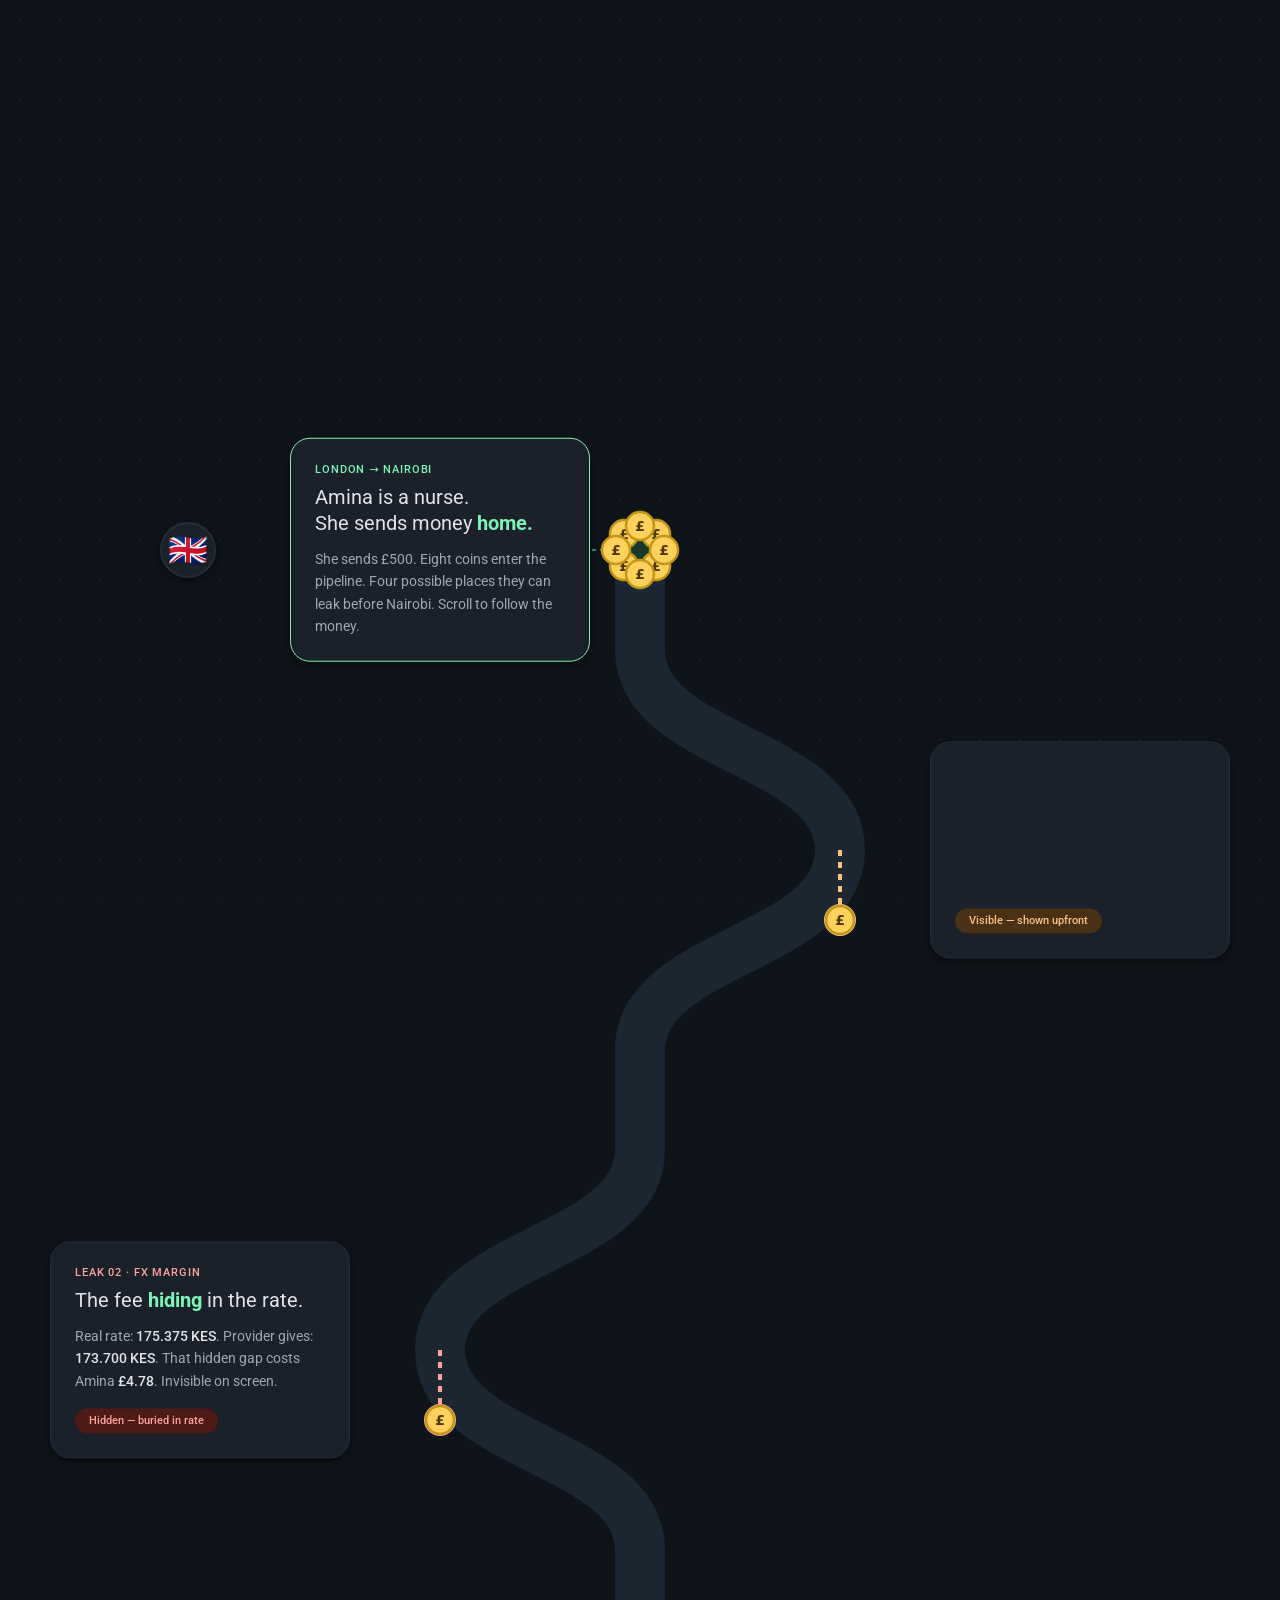
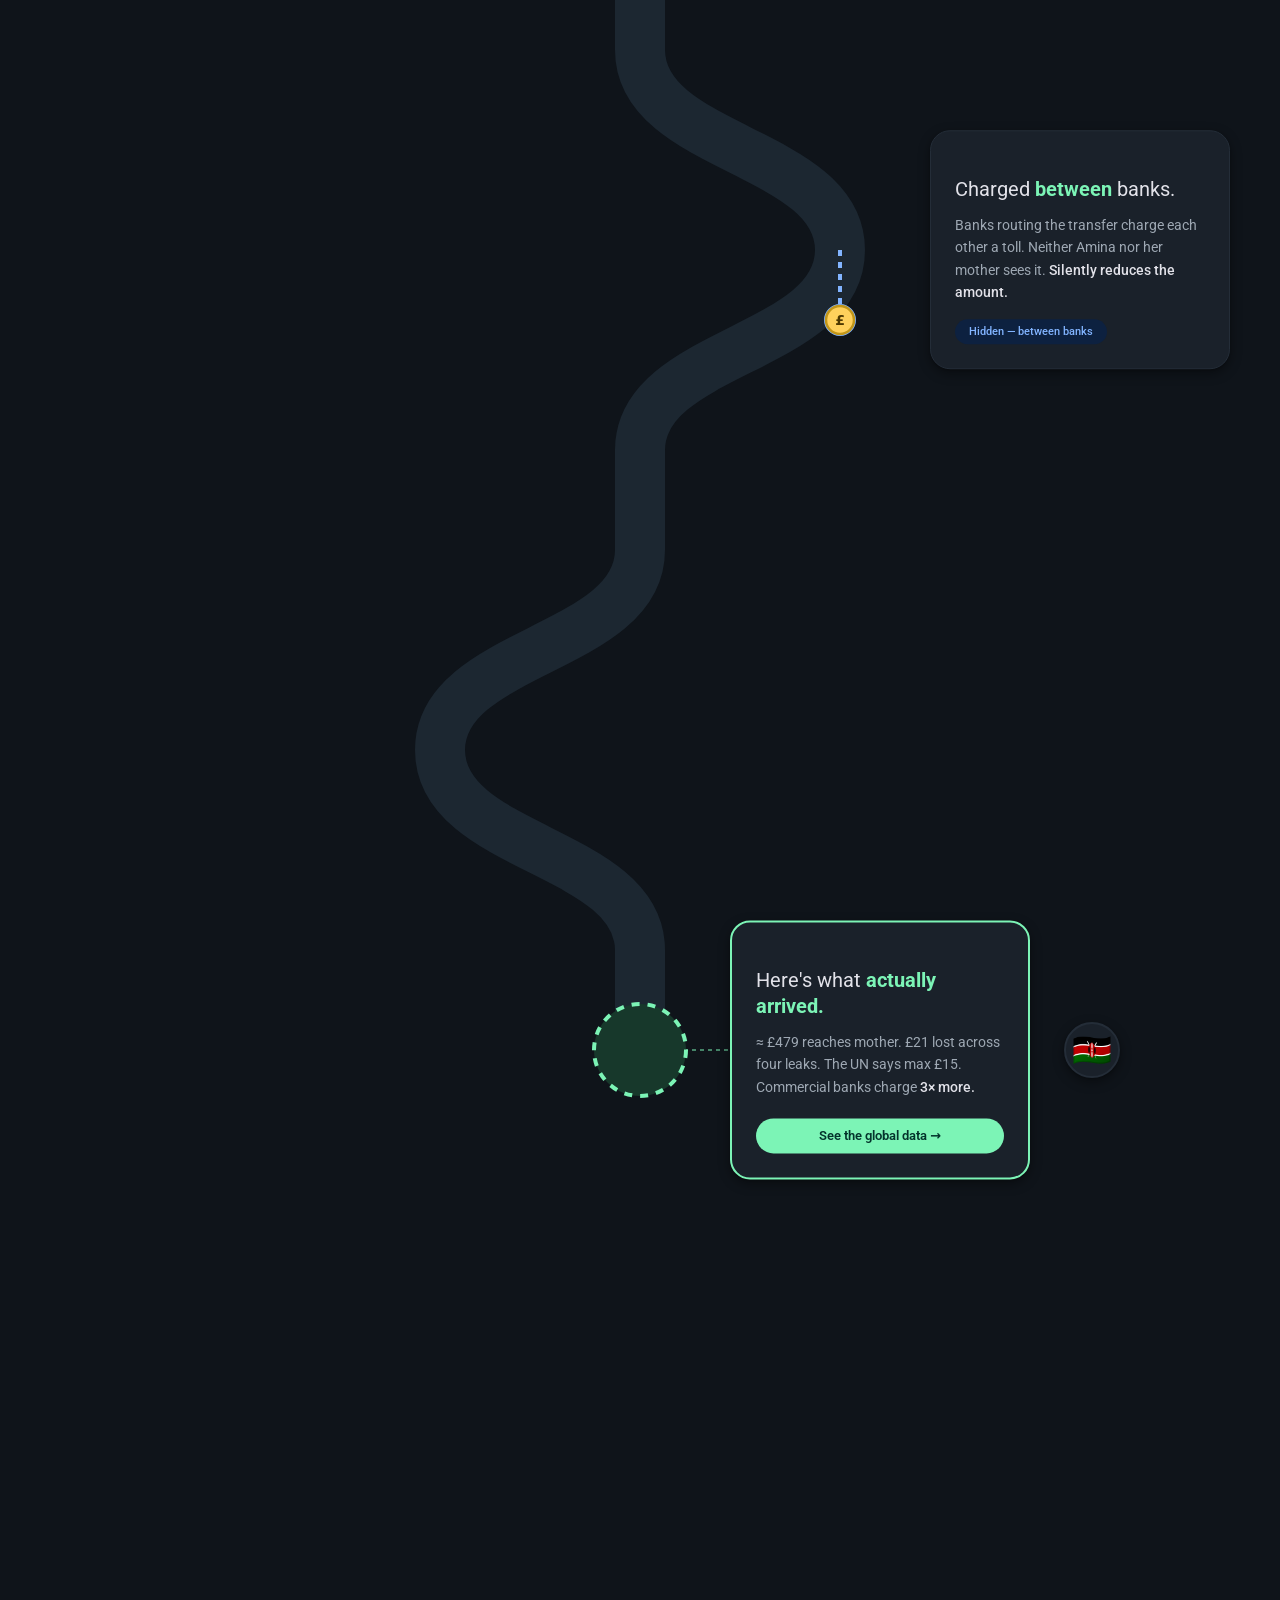
==== concepts.html @ f59710c2 "Added the files" ====
<!DOCTYPE html>
<html lang="en">
<head>
<meta charset="UTF-8">
<meta name="viewport" content="width=device-width, initial-scale=1.0">
<title>RemitWatch — The Macro Zoom Pipeline</title>
<link rel="preconnect" href="https://fonts.googleapis.com">
<link rel="preconnect" href="https://fonts.gstatic.com" crossorigin>
<link href="https://fonts.googleapis.com/css2?family=Roboto:wght@400;500;700&display=swap" rel="stylesheet">

<style>
  :root {
    --md-sys-color-background: #0F141A;
    --md-sys-color-on-background: #E2E2E9;
    --md-sys-color-surface: #161C24;
    --md-sys-color-surface-container: #1A212A;
    --md-sys-color-surface-container-high: #242D38;
    
    --md-sys-color-primary: #7CF4B6;
    --md-sys-color-primary-container: #17382B;
    --md-sys-color-primary-track: #1C2731;
    
    --md-sys-color-secondary: #A9B2BB;
    --md-sys-color-on-surface-variant: #9EA8B3;
    
    --md-sys-color-tertiary: #FFC182;
    --md-sys-color-tertiary-container: #4A3014;
    
    --md-sys-color-error: #FFA49D;
    --md-sys-color-error-container: #4D1A18;

    --md-sys-color-coin: #FFD15C;
    --md-sys-color-coin-edge: #C29618;
    --md-sys-color-coin-text: #4D3800;
    
    --md-sys-elevation-2: 0px 4px 12px rgba(0, 0, 0, 0.4), 0px 1px 3px rgba(0, 0, 0, 0.2);
    --md-sys-motion-standard: cubic-bezier(0.2, 0, 0, 1);
    --md-sys-motion-decelerate: cubic-bezier(0.05, 0.7, 0.1, 1);
    --md-sys-motion-bounce: cubic-bezier(0.34, 1.56, 0.64, 1);
  }

  * { box-sizing: border-box; margin: 0; padding: 0; }
  
  body {
    background-color: var(--md-sys-color-background);
    color: var(--md-sys-color-on-background);
    font-family: 'Roboto', system-ui, sans-serif;
    -webkit-font-smoothing: antialiased;
    overflow-x: hidden;
  }

  .grid-overlay {
    position: fixed; top: 0; left: 0; width: 100vw; height: 100vh;
    background-image: radial-gradient(var(--md-sys-color-surface-container-high) 1px, transparent 1px);
    background-size: 40px 40px; opacity: 0.4; pointer-events: none; z-index: 0;
  }

  /* Extra bottom padding ensures user can scroll far enough to easily trigger the zoom out */
  .snake-environment {
    position: relative;
    width: 100%;
    padding: 50vh 0 120vh 0; 
    z-index: 1;
    display: flex;
    justify-content: center;
  }

  .canvas {
    position: relative;
    width: 100%;
    max-width: 800px;
    aspect-ratio: 1 / 3; 
    transition: transform 1.4s var(--md-sys-motion-bounce);
    transform-origin: center 92%; /* Scales around the destination vault */
  }

  /* Macro-Zoom Effect */
  .canvas.zoomed-out {
    transform: scale(0.38);
  }

  .river-svg {
    position: absolute; top: 0; left: 0;
    width: 100%; height: 100%;
    pointer-events: none;
    overflow: visible;
  }

  .coin { fill: var(--md-sys-color-coin); stroke: var(--md-sys-color-coin-edge); stroke-width: 2; transition: opacity 0.3s ease; }
  
  .leaked-coin {
    opacity: 0;
    transition: transform 1s var(--md-sys-motion-decelerate), opacity 0.6s ease;
  }
  .leaked-coin.leak-vis { opacity: 1; transform: translateY(70px); }

  .payload-survivor { transition: transform 0.6s var(--md-sys-motion-bounce), opacity 0.4s ease; }
  #payload.deposited .payload-survivor { transform: translate(0px, 0px) scale(0) !important; opacity: 0; }

  /* Giant Final Coin */
  .final-master-coin {
    opacity: 0; transform: scale(0.3); transform-origin: 400px 2200px;
    transition: opacity 0.3s ease, transform 0.8s var(--md-sys-motion-bounce);
  }
  .final-master-coin.vis { opacity: 1; transform: scale(2.6); }

  .svg-drain {
    opacity: 0; transform: scale(0.5);
    transition: opacity 0.5s var(--md-sys-motion-standard), transform 0.8s var(--md-sys-motion-decelerate);
  }
  .svg-drain.vis { opacity: 1; transform: scale(1); }

  .desktop-connector {
    stroke-dasharray: 4,4; opacity: 0; transition: opacity 0.6s ease 0.3s;
  }
  .svg-drain.vis .desktop-connector, .final-master-coin.vis + .desktop-connector { opacity: 1; }

  /* Cards */
  .beat { position: absolute; width: 0; height: 0; z-index: 3; transition: opacity 0.5s ease; }
  .card-wrapper { position: absolute; width: 300px; top: 50%; }

  .align-right { left: 90px; transform: translateY(-50%); }
  .align-left { right: 90px; transform: translateY(-50%); }

  .beat-card {
    background-color: var(--md-sys-color-surface-container);
    border-radius: 20px; padding: 24px;
    box-shadow: var(--md-sys-elevation-2);
    border: 1px solid var(--md-sys-color-surface-container-high);
    opacity: 0; transform: scaleY(0.9) translateY(20px);
    transition: opacity 0.6s var(--md-sys-motion-standard), transform 0.6s var(--md-sys-motion-decelerate);
  }
  .beat.vis .beat-card { opacity: 1; transform: scaleY(1) translateY(0); }

  /* Zoom UI Adjustments */
  .canvas.zoomed-out .hide-on-zoom { opacity: 0; pointer-events: none; }
  .canvas.zoomed-out .final-card-wrapper { transform: scale(2.2) translate(-20px, 40px); transform-origin: left center; }

  .reveal-item { opacity: 0; transform: translateY(12px); transition: opacity 0.5s ease, transform 0.5s ease; }
  .beat.vis .reveal-item { opacity: 1; transform: translateY(0); }
  .beat.vis .delay-1 { transition-delay: 0.1s; }
  .beat.vis .delay-2 { transition-delay: 0.25s; }
  .beat.vis .delay-3 { transition-delay: 0.4s; }

  /* Typography */
  .md-label { font-size: 11px; font-weight: 500; letter-spacing: 0.08em; text-transform: uppercase; margin-bottom: 8px; display: block; }
  .md-headline { font-size: 20px; font-weight: 400; color: var(--md-sys-color-on-background); line-height: 1.3; margin-bottom: 12px; }
  .md-headline em { color: var(--md-sys-color-primary); font-style: normal; font-weight: 700; }
  .md-body { font-size: 14px; color: var(--md-sys-color-on-surface-variant); line-height: 1.6; }
  .md-body strong { color: var(--md-sys-color-on-background); font-weight: 500; }

  .md-chip {
    display: inline-flex; align-items: center; font-size: 11px; font-weight: 500;
    padding: 6px 14px; border-radius: 20px; margin-top: 16px;
  }
  
  .btn-primary {
    display: inline-flex; align-items: center; justify-content: center;
    background: var(--md-sys-color-primary); color: #04342C; text-decoration: none;
    font-size: 13px; font-weight: 600; padding: 10px 20px; border-radius: 30px;
    margin-top: 20px; width: 100%; transition: opacity 0.2s;
  }
  .btn-primary:hover { opacity: 0.9; }

  .chip-amber { background-color: var(--md-sys-color-tertiary-container); color: var(--md-sys-color-tertiary); }
  .chip-error { background-color: var(--md-sys-color-error-container); color: var(--md-sys-color-error); }
  .chip-blue { background-color: #0D2140; color: #82B4FF; } 

  /* Flags clearly positioned outside the canvas loop */
  .geo-flag {
    position: absolute; font-size: 32px; z-index: 5;
    background: var(--md-sys-color-surface-container);
    border-radius: 50%; width: 56px; height: 56px;
    display: flex; align-items: center; justify-content: center;
    box-shadow: var(--md-sys-elevation-2); border: 2px solid var(--md-sys-color-surface-container-high);
  }
  .flag-start { top: 4.16%; left: -10%; transform: translateY(-50%); }
  .flag-end { top: 91.66%; right: -10%; transform: translateY(-50%); }

  .m3-progress-container { position: fixed; top: 0; left: 0; width: 100%; height: 6px; background: var(--md-sys-color-background); z-index: 100; }
  .m3-progress-bar { height: 100%; width: 0%; background: var(--md-sys-color-primary); }

  @media (max-width: 800px) {
    .desktop-connector { display: none; }
    .geo-flag { display: none; } 
    .card-wrapper { left: 50%; right: auto; transform: translate(-50%, 60px); }
    .canvas.zoomed-out { transform: scale(0.42); }
  }
</style>
</head>
<body>

<div class="grid-overlay"></div>
<div class="m3-progress-container"><div class="m3-progress-bar" id="progress-bar"></div></div>

<div class="snake-environment">
  <div class="canvas" id="canvas">

    <svg class="river-svg" viewBox="0 0 800 2400" id="river">
      <defs>
        <g id="pound-coin">
          <circle cx="0" cy="0" r="14" fill="var(--md-sys-color-coin)" stroke="var(--md-sys-color-coin-edge)" stroke-width="2.5"/>
          <text x="0" y="5" text-anchor="middle" font-family="system-ui, sans-serif" font-size="14" font-weight="700" fill="var(--md-sys-color-coin-text)">£</text>
        </g>
        
        <marker id="arrow-right-tertiary" viewBox="0 0 10 10" refX="10" refY="5" markerWidth="6" markerHeight="6" orient="auto">
          <path d="M 0 0 L 10 5 L 0 10 z" fill="var(--md-sys-color-tertiary)" />
        </marker>
        <marker id="arrow-right-error" viewBox="0 0 10 10" refX="10" refY="5" markerWidth="6" markerHeight="6" orient="auto">
          <path d="M 0 0 L 10 5 L 0 10 z" fill="var(--md-sys-color-error)" />
        </marker>
        <marker id="arrow-left-error" viewBox="0 0 10 10" refX="0" refY="5" markerWidth="6" markerHeight="6" orient="auto">
          <path d="M 10 0 L 0 5 L 10 10 z" fill="var(--md-sys-color-error)" />
        </marker>
        <marker id="arrow-right-blue" viewBox="0 0 10 10" refX="10" refY="5" markerWidth="6" markerHeight="6" orient="auto">
          <path d="M 0 0 L 10 5 L 0 10 z" fill="#82B4FF" />
        </marker>
        <marker id="arrow-right-primary" viewBox="0 0 10 10" refX="10" refY="5" markerWidth="6" markerHeight="6" orient="auto">
          <path d="M 0 0 L 10 5 L 0 10 z" fill="var(--md-sys-color-primary)" />
        </marker>
      </defs>

      <path id="river-track"
        d="M 400 100 L 400 200 C 400 300, 600 300, 600 400 C 600 500, 400 500, 400 600 L 400 700 C 400 800, 200 800, 200 900 C 200 1000, 400 1000, 400 1100 L 400 1200 C 400 1300, 600 1300, 600 1400 C 600 1500, 400 1500, 400 1600 L 400 1700 C 400 1800, 200 1800, 200 1900 C 200 2000, 400 2000, 400 2100 L 400 2200"
        fill="none" stroke="var(--md-sys-color-primary-track)" stroke-width="50" stroke-linecap="round"
      />

      <path id="river-main"
        d="M 400 100 L 400 200 C 400 300, 600 300, 600 400 C 600 500, 400 500, 400 600 L 400 700 C 400 800, 200 800, 200 900 C 200 1000, 400 1000, 400 1100 L 400 1200 C 400 1300, 600 1300, 600 1400 C 600 1500, 400 1500, 400 1600 L 400 1700 C 400 1800, 200 1800, 200 1900 C 200 2000, 400 2000, 400 2100 L 400 2200"
        fill="none" stroke="var(--md-sys-color-primary)" stroke-width="24" stroke-linecap="round"
      />

      <circle cx="400" cy="100" r="28" fill="var(--md-sys-color-primary-container)" stroke="var(--md-sys-color-primary)" stroke-width="4"/>
      
      <line x1="372" y1="100" x2="300" y2="100" stroke="var(--md-sys-color-primary)" stroke-width="2" stroke-dasharray="4,4" opacity="0.5"/>
      <line x1="428" y1="2200" x2="500" y2="2200" stroke="var(--md-sys-color-primary)" stroke-width="2" stroke-dasharray="4,4" opacity="0.5"/>

      <g class="svg-drain" id="drain-1" style="transform-origin: 600px 400px;">
        <line x1="600" y1="400" x2="600" y2="470" stroke="var(--md-sys-color-tertiary)" stroke-width="4" stroke-dasharray="6,6" />
        <circle cx="600" cy="470" r="14" fill="var(--md-sys-color-background)" stroke="var(--md-sys-color-tertiary)" stroke-width="4"/>
        <g style="transform: translate(600px, 400px);"><use href="#pound-coin" class="leaked-coin" id="leak-coin-1" /></g>
        <line class="desktop-connector" x1="620" y1="400" x2="680" y2="400" stroke="var(--md-sys-color-tertiary)" stroke-width="2" marker-end="url(#arrow-right-tertiary)" />
      </g>

      <g class="svg-drain" id="drain-2" style="transform-origin: 200px 900px;">
        <line x1="200" y1="900" x2="200" y2="970" stroke="var(--md-sys-color-error)" stroke-width="4" stroke-dasharray="6,6" />
        <circle cx="200" cy="970" r="14" fill="var(--md-sys-color-background)" stroke="var(--md-sys-color-error)" stroke-width="4"/>
        <g style="transform: translate(200px, 900px);"><use href="#pound-coin" class="leaked-coin" id="leak-coin-2" /></g>
        <line class="desktop-connector" x1="180" y1="900" x2="120" y2="900" stroke="var(--md-sys-color-error)" stroke-width="2" marker-end="url(#arrow-left-error)" />
      </g>

      <g class="svg-drain" id="drain-3" style="transform-origin: 600px 1400px;">
        <line x1="600" y1="1400" x2="600" y2="1470" stroke="#82B4FF" stroke-width="4" stroke-dasharray="6,6" />
        <circle cx="600" cy="1470" r="14" fill="var(--md-sys-color-background)" stroke="#82B4FF" stroke-width="4"/>
        <g style="transform: translate(600px, 1400px);"><use href="#pound-coin" class="leaked-coin" id="leak-coin-3" /></g>
        <line class="desktop-connector" x1="620" y1="1400" x2="680" y2="1400" stroke="#82B4FF" stroke-width="2" marker-end="url(#arrow-right-blue)" />
      </g>

      <g class="svg-drain" id="drain-4" style="transform-origin: 200px 1900px;">
        <line x1="200" y1="1900" x2="200" y2="1970" stroke="var(--md-sys-color-error)" stroke-width="4" stroke-dasharray="6,6" />
        <circle cx="200" cy="1970" r="14" fill="var(--md-sys-color-background)" stroke="var(--md-sys-color-error)" stroke-width="4"/>
        <g style="transform: translate(200px, 1900px);"><use href="#pound-coin" class="leaked-coin" id="leak-coin-4" /></g>
        <line class="desktop-connector" x1="180" y1="1900" x2="120" y2="1900" stroke="var(--md-sys-color-error)" stroke-width="2" marker-end="url(#arrow-left-error)" />
      </g>
      
      <circle cx="400" cy="2200" r="46" fill="var(--md-sys-color-primary-container)" stroke="var(--md-sys-color-primary)" stroke-width="4" stroke-dasharray="8,8"/>
      
      <g id="final-master-coin" class="final-master-coin">
        <circle cx="400" cy="2200" r="32" fill="var(--md-sys-color-coin)" stroke="var(--md-sys-color-coin-edge)" stroke-width="4"/>
        <text x="400" y="2210" text-anchor="middle" font-family="system-ui, sans-serif" font-size="24" font-weight="800" fill="var(--md-sys-color-coin-text)">£479</text>
      </g>

      <line class="desktop-connector" x1="456" y1="2200" x2="480" y2="2200" stroke="var(--md-sys-color-primary)" stroke-width="2" marker-end="url(#arrow-right-primary)" />

      <g id="payload">
        <use href="#pound-coin" id="payload-coin-1" style="transform: translate(-16px, -16px)"/>
        <use href="#pound-coin" id="payload-coin-2" style="transform: translate(16px, -16px)"/>
        <use href="#pound-coin" id="payload-coin-3" style="transform: translate(-16px, 16px)"/>
        <use href="#pound-coin" id="payload-coin-4" style="transform: translate(16px, 16px)"/>
        <use href="#pound-coin" class="payload-survivor" style="transform: translate(0px, -24px)"/>
        <use href="#pound-coin" class="payload-survivor" style="transform: translate(0px, 24px)"/>
        <use href="#pound-coin" class="payload-survivor" style="transform: translate(-24px, 0px)"/>
        <use href="#pound-coin" class="payload-survivor" style="transform: translate(24px, 0px)"/>
      </g>
    </svg>

    <div class="geo-flag flag-start">🇬🇧</div>
    <div class="geo-flag flag-end">🇰🇪</div>

    <div class="beat vis hide-on-zoom" style="left: 50%; top: 4.16%;">
      <div class="card-wrapper align-left" style="right: 50px;">
        <div class="beat-card" style="border: 1px solid var(--md-sys-color-primary);">
          <span class="md-label" style="color: var(--md-sys-color-primary);">London → Nairobi</span>
          <div class="md-headline reveal-item delay-1">Amina is a nurse.<br>She sends money <em>home.</em></div>
          <div class="md-body reveal-item delay-2">She sends £500. Eight coins enter the pipeline. Four possible places they can leak before Nairobi. Scroll to follow the money.</div>
        </div>
      </div>
    </div>

    <div class="beat hide-on-zoom" style="left: 75%; top: 16.66%;" data-drain="drain-1" data-leak="1" data-trigger-x="600" data-trigger-y="400">
      <div class="card-wrapper align-right">
        <div class="beat-card">
          <span class="md-label reveal-item delay-1" style="color: var(--md-sys-color-tertiary)">Leak 01 · Transfer fee</span>
          <div class="md-headline reveal-item delay-2">The fee you <em>can see.</em></div>
          <div class="md-body reveal-item delay-3">Shown before you press Send. TransferGo charges <strong>£7.15</strong>. SendFree shows £0 — but keep scrolling.</div>
          <div class="md-chip chip-amber reveal-item delay-3">Visible — shown upfront</div>
        </div>
      </div>
    </div>

    <div class="beat hide-on-zoom" style="left: 25%; top: 37.50%;" data-drain="drain-2" data-leak="2" data-trigger-x="200" data-trigger-y="900">
      <div class="card-wrapper align-left">
        <div class="beat-card">
          <span class="md-label reveal-item delay-1" style="color: var(--md-sys-color-error)">Leak 02 · FX margin</span>
          <div class="md-headline reveal-item delay-2">The fee <em>hiding</em> in the rate.</div>
          <div class="md-body reveal-item delay-3">Real rate: <strong>175.375 KES</strong>. Provider gives: <strong>173.700 KES</strong>. That hidden gap costs Amina <strong>£4.78</strong>. Invisible on screen.</div>
          <div class="md-chip chip-error reveal-item delay-3">Hidden — buried in rate</div>
        </div>
      </div>
    </div>

    <div class="beat hide-on-zoom" style="left: 75%; top: 58.33%;" data-drain="drain-3" data-leak="3" data-trigger-x="600" data-trigger-y="1400">
      <div class="card-wrapper align-right">
        <div class="beat-card">
          <span class="md-label reveal-item delay-1" style="color: #82B4FF">Leak 03 · Correspondent fee</span>
          <div class="md-headline reveal-item delay-2">Charged <em>between</em> banks.</div>
          <div class="md-body reveal-item delay-3">Banks routing the transfer charge each other a toll. Neither Amina nor her mother sees it. <strong>Silently reduces the amount.</strong></div>
          <div class="md-chip chip-blue reveal-item delay-3">Hidden — between banks</div>
        </div>
      </div>
    </div>

    <div class="beat hide-on-zoom" style="left: 25%; top: 79.16%;" data-drain="drain-4" data-leak="4" data-trigger-x="200" data-trigger-y="1900">
      <div class="card-wrapper align-left">
        <div class="beat-card">
          <span class="md-label reveal-item delay-1" style="color: var(--md-sys-color-error)">Leak 04 · Receiving fee</span>
          <div class="md-headline reveal-item delay-2">Charged <em>on arrival.</em></div>
          <div class="md-body reveal-item delay-3">Some providers deduct a cut when the money is collected in Nairobi. Happens <strong>after</strong> Amina pressed Send. She never saw it coming.</div>
          <div class="md-chip chip-error reveal-item delay-3">Sometimes hidden</div>
        </div>
      </div>
    </div>

    <div class="beat" style="left: 50%; top: 91.66%;" data-trigger-x="400" data-trigger-y="2200">
      <div class="card-wrapper align-right final-card-wrapper" style="left: 90px; transition: transform 1.4s var(--md-sys-motion-bounce);">
        <div class="beat-card" style="border: 2px solid var(--md-sys-color-primary);">
          <span class="md-label reveal-item delay-1" style="color: var(--md-sys-color-primary);">Nairobi · Arrived</span>
          <div class="md-headline reveal-item delay-2">Here's what <em>actually arrived.</em></div>
          <div class="md-body reveal-item delay-3">≈ £479 reaches mother. £21 lost across four leaks. The UN says max £15. Commercial banks charge <strong>3× more.</strong></div>
          <a href="page2.html" class="btn-primary reveal-item delay-3">See the global data →</a>
        </div>
      </div>
    </div>

  </div>
</div>

<script>
  const path = document.getElementById('river-main');
  const pathLength = path.getTotalLength();
  path.style.strokeDasharray = pathLength;
  path.style.strokeDashoffset = pathLength;

  const svgCanvas = document.getElementById('canvas');
  const progressBar = document.getElementById('progress-bar');
  const payloadGroup = document.getElementById('payload');
  const finalMasterCoin = document.getElementById('final-master-coin');
  const beats = document.querySelectorAll('.beat');

  const pCoins = [
    document.getElementById('payload-coin-1'),
    document.getElementById('payload-coin-2'),
    document.getElementById('payload-coin-3'),
    document.getElementById('payload-coin-4')
  ];

  let leaksTriggered = { 1: false, 2: false, 3: false, 4: false };
  let isDeposited = false;
  let rafId = null;

  function handleScroll() {
    const rect = svgCanvas.getBoundingClientRect();
    const startTrigger = window.innerHeight / 2;
    
    // Calculates how far the user has scrolled down the SVG Canvas
    let progress = (startTrigger - rect.top) / rect.height;
    if (progress < 0) progress = 0;
    if (progress > 1) progress = 1;

    const docScroll = window.scrollY / (document.documentElement.scrollHeight - window.innerHeight);
    progressBar.style.width = `${docScroll * 100}%`;

    const currentDrawLength = pathLength * progress;
    path.style.strokeDashoffset = Math.max(0, pathLength - currentDrawLength);

    const tipPoint = path.getPointAtLength(currentDrawLength);
    
    if (!isDeposited) {
      payloadGroup.setAttribute('transform', `translate(${tipPoint.x}, ${tipPoint.y})`);
    }

    beats.forEach(beat => {
      const tx = parseInt(beat.getAttribute('data-trigger-x'));
      const ty = parseInt(beat.getAttribute('data-trigger-y'));
      if (isNaN(tx) || isNaN(ty)) return;

      const drainId = beat.getAttribute('data-drain');
      const leakId = beat.getAttribute('data-leak');
      const dist = Math.hypot(tipPoint.x - tx, tipPoint.y - ty);

      if (dist < 120 || (progress > 0.05 && tipPoint.y > ty)) {
        beat.classList.add('vis');
        if (drainId && document.getElementById(drainId)) {
          document.getElementById(drainId).classList.add('vis');
        }

        if (leakId && !leaksTriggered[leakId]) {
          leaksTriggered[leakId] = true;
          if(pCoins[leakId-1]) pCoins[leakId-1].style.opacity = '0'; 
          
          const leakCoin = document.getElementById(`leak-coin-${leakId}`);
          if (leakCoin) leakCoin.classList.add('leak-vis');
        }
      } else {
        beat.classList.remove('vis');
        if (drainId && document.getElementById(drainId)) {
          document.getElementById(drainId).classList.remove('vis');
        }
        
        if (leakId && leaksTriggered[leakId]) {
           leaksTriggered[leakId] = false;
           if(pCoins[leakId-1]) pCoins[leakId-1].style.opacity = '1';
           const leakCoin = document.getElementById(`leak-coin-${leakId}`);
           if (leakCoin) leakCoin.classList.remove('leak-vis');
        }
      }
    });

    // --- THE MACRO ZOOM REVEAL LOGIC ---
    // Triggered just before the final point
    if (tipPoint.y >= 2190 && !isDeposited) {
        isDeposited = true;
        
        // 1. Lock payload into vault
        payloadGroup.setAttribute('transform', `translate(400, 2200)`);
        payloadGroup.classList.add('deposited');
        
        // 2. Expand massive final coin
        finalMasterCoin.classList.add('vis');
        
        // 3. ZOOM OUT the entire canvas
        svgCanvas.classList.add('zoomed-out');
        
    } else if (tipPoint.y < 2190 && isDeposited) {
        isDeposited = false;
        payloadGroup.classList.remove('deposited');
        finalMasterCoin.classList.remove('vis');
        svgCanvas.classList.remove('zoomed-out');
    }
  }

  window.addEventListener('scroll', () => {
    if (!rafId) {
      rafId = requestAnimationFrame(() => {
        handleScroll();
        rafId = null;
      });
    }
  }, { passive: true });
  
  window.addEventListener('resize', handleScroll);
  handleScroll();
</script>
</body>
</html>
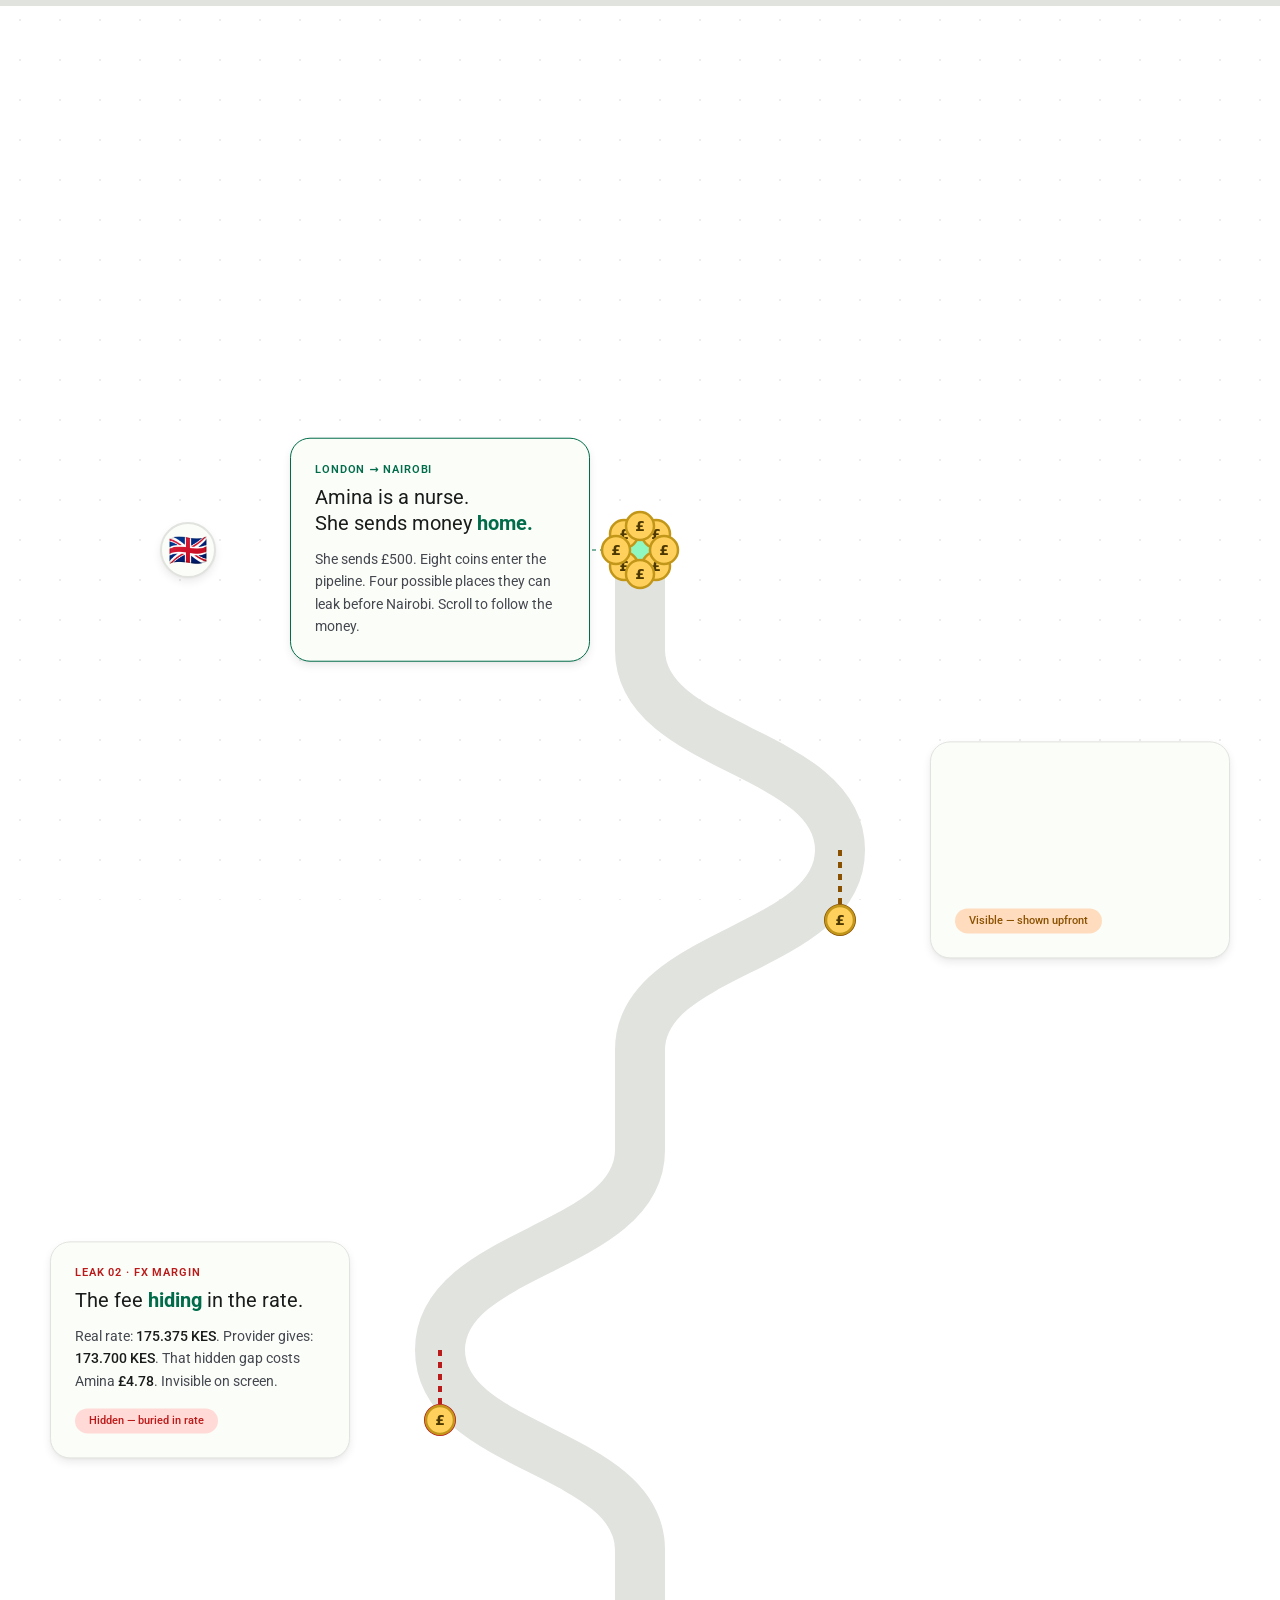
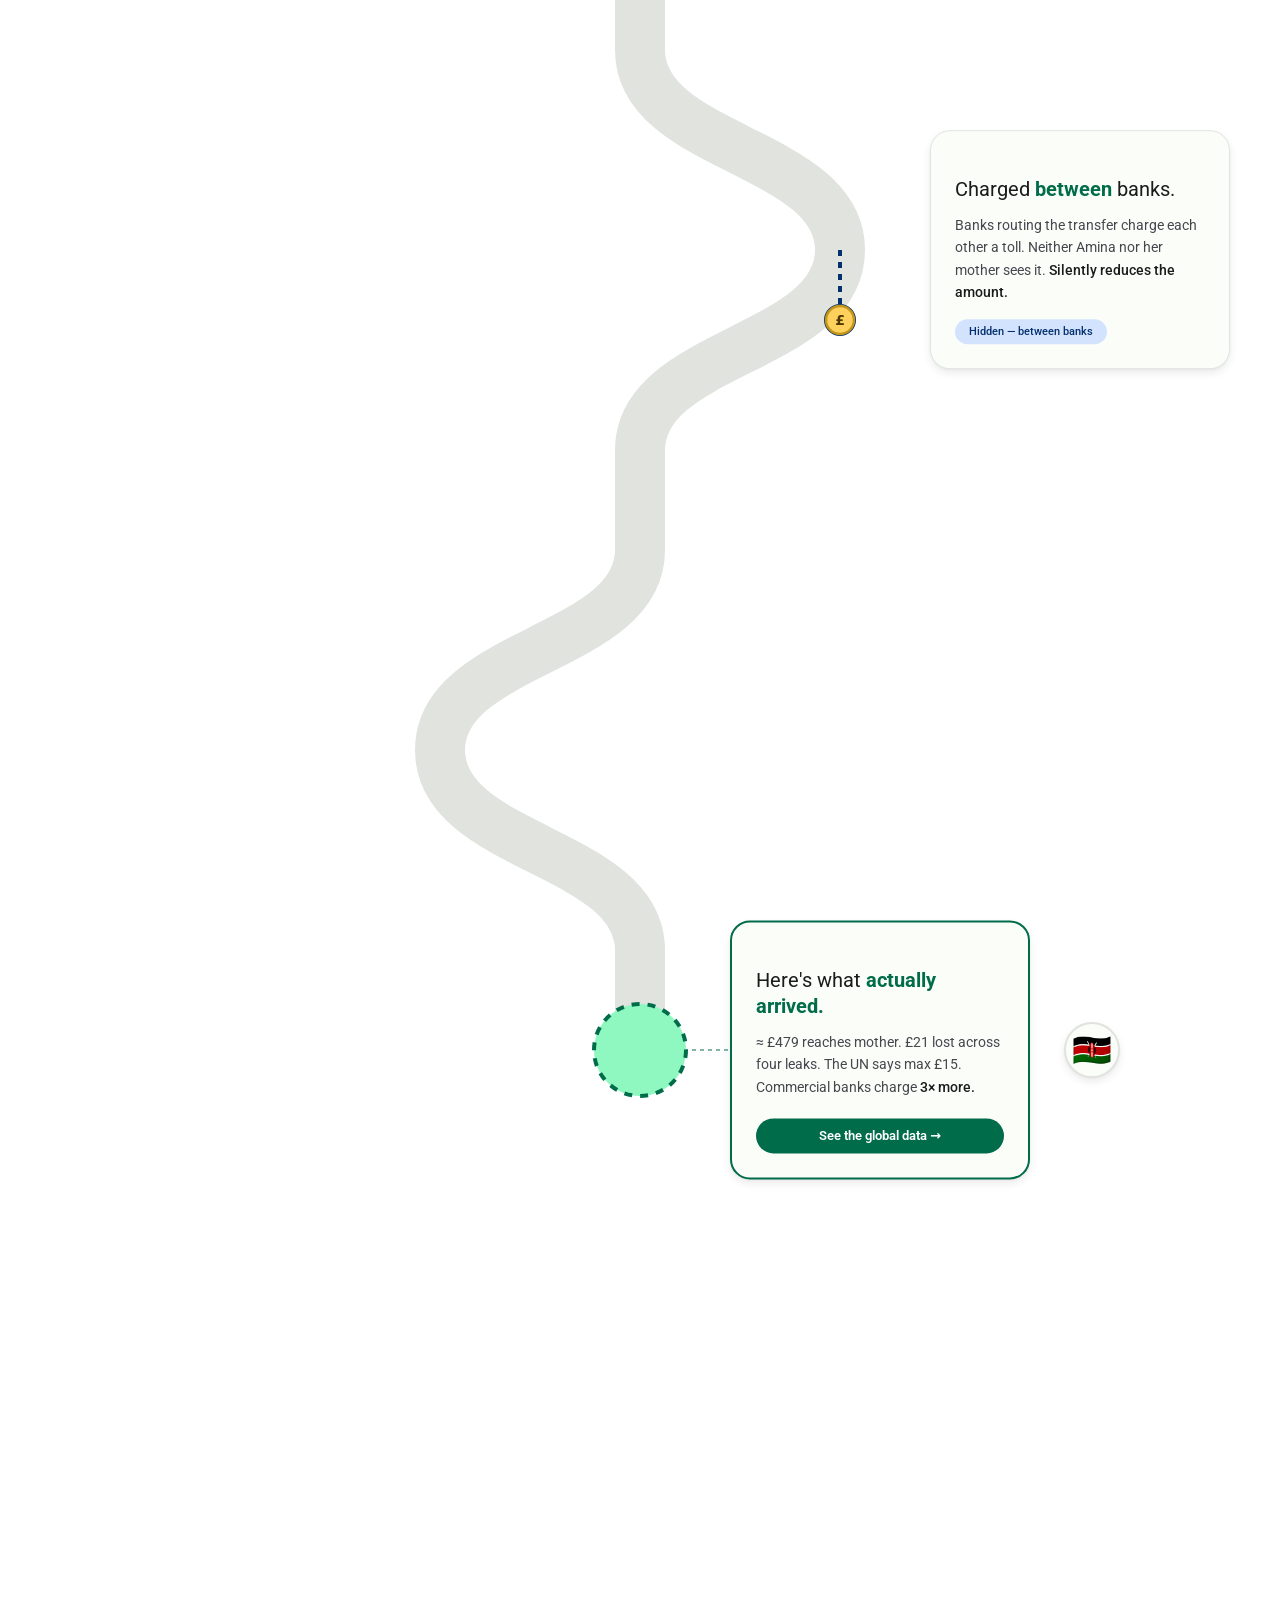
==== commit b7d87540: "Added the code changes, colour" ====
--- a/concepts.html
+++ b/concepts.html
@@ -10,30 +10,33 @@
 
 <style>
   :root {
-    --md-sys-color-background: #0F141A;
-    --md-sys-color-on-background: #E2E2E9;
-    --md-sys-color-surface: #161C24;
-    --md-sys-color-surface-container: #1A212A;
-    --md-sys-color-surface-container-high: #242D38;
-    
-    --md-sys-color-primary: #7CF4B6;
-    --md-sys-color-primary-container: #17382B;
-    --md-sys-color-primary-track: #1C2731;
-    
-    --md-sys-color-secondary: #A9B2BB;
-    --md-sys-color-on-surface-variant: #9EA8B3;
-    
-    --md-sys-color-tertiary: #FFC182;
-    --md-sys-color-tertiary-container: #4A3014;
-    
-    --md-sys-color-error: #FFA49D;
-    --md-sys-color-error-container: #4D1A18;
+    /* Material Design 3 Light Theme Colors */
+    --md-sys-color-background: #FFFFFF;
+    --md-sys-color-on-background: #191C1A;
+    --md-sys-color-surface: #FBFDF9;
+    --md-sys-color-surface-container: #F3F5F1;
+    --md-sys-color-surface-container-high: #E1E3DF;
+    
+    --md-sys-color-primary: #006C4A; /* Darker green for text/lines to ensure contrast */
+    --md-sys-color-primary-container: #8EF8C0;
+    --md-sys-color-primary-track: #E1E3DF;
+    
+    --md-sys-color-secondary: #4C6357;
+    --md-sys-color-on-surface-variant: #44474E;
+    
+    --md-sys-color-tertiary: #8A5100;
+    --md-sys-color-tertiary-container: #FFDCBE;
+    
+    --md-sys-color-error: #BA1A1A;
+    --md-sys-color-error-container: #FFDAD6;
 
     --md-sys-color-coin: #FFD15C;
     --md-sys-color-coin-edge: #C29618;
     --md-sys-color-coin-text: #4D3800;
     
-    --md-sys-elevation-2: 0px 4px 12px rgba(0, 0, 0, 0.4), 0px 1px 3px rgba(0, 0, 0, 0.2);
+    /* Softened elevation for light mode */
+    --md-sys-elevation-2: 0px 4px 8px rgba(0, 0, 0, 0.08), 0px 1px 3px rgba(0, 0, 0, 0.04);
+    
     --md-sys-motion-standard: cubic-bezier(0.2, 0, 0, 1);
     --md-sys-motion-decelerate: cubic-bezier(0.05, 0.7, 0.1, 1);
     --md-sys-motion-bounce: cubic-bezier(0.34, 1.56, 0.64, 1);
@@ -52,10 +55,9 @@
   .grid-overlay {
     position: fixed; top: 0; left: 0; width: 100vw; height: 100vh;
     background-image: radial-gradient(var(--md-sys-color-surface-container-high) 1px, transparent 1px);
-    background-size: 40px 40px; opacity: 0.4; pointer-events: none; z-index: 0;
-  }
-
-  /* Extra bottom padding ensures user can scroll far enough to easily trigger the zoom out */
+    background-size: 40px 40px; opacity: 0.6; pointer-events: none; z-index: 0;
+  }
+
   .snake-environment {
     position: relative;
     width: 100%;
@@ -71,10 +73,9 @@
     max-width: 800px;
     aspect-ratio: 1 / 3; 
     transition: transform 1.4s var(--md-sys-motion-bounce);
-    transform-origin: center 92%; /* Scales around the destination vault */
-  }
-
-  /* Macro-Zoom Effect */
+    transform-origin: center 92%;
+  }
+
   .canvas.zoomed-out {
     transform: scale(0.38);
   }
@@ -97,7 +98,6 @@
   .payload-survivor { transition: transform 0.6s var(--md-sys-motion-bounce), opacity 0.4s ease; }
   #payload.deposited .payload-survivor { transform: translate(0px, 0px) scale(0) !important; opacity: 0; }
 
-  /* Giant Final Coin */
   .final-master-coin {
     opacity: 0; transform: scale(0.3); transform-origin: 400px 2200px;
     transition: opacity 0.3s ease, transform 0.8s var(--md-sys-motion-bounce);
@@ -115,7 +115,6 @@
   }
   .svg-drain.vis .desktop-connector, .final-master-coin.vis + .desktop-connector { opacity: 1; }
 
-  /* Cards */
   .beat { position: absolute; width: 0; height: 0; z-index: 3; transition: opacity 0.5s ease; }
   .card-wrapper { position: absolute; width: 300px; top: 50%; }
 
@@ -123,7 +122,7 @@
   .align-left { right: 90px; transform: translateY(-50%); }
 
   .beat-card {
-    background-color: var(--md-sys-color-surface-container);
+    background-color: var(--md-sys-color-surface);
     border-radius: 20px; padding: 24px;
     box-shadow: var(--md-sys-elevation-2);
     border: 1px solid var(--md-sys-color-surface-container-high);
@@ -132,7 +131,6 @@
   }
   .beat.vis .beat-card { opacity: 1; transform: scaleY(1) translateY(0); }
 
-  /* Zoom UI Adjustments */
   .canvas.zoomed-out .hide-on-zoom { opacity: 0; pointer-events: none; }
   .canvas.zoomed-out .final-card-wrapper { transform: scale(2.2) translate(-20px, 40px); transform-origin: left center; }
 
@@ -142,8 +140,7 @@
   .beat.vis .delay-2 { transition-delay: 0.25s; }
   .beat.vis .delay-3 { transition-delay: 0.4s; }
 
-  /* Typography */
-  .md-label { font-size: 11px; font-weight: 500; letter-spacing: 0.08em; text-transform: uppercase; margin-bottom: 8px; display: block; }
+  .md-label { font-size: 11px; font-weight: 600; letter-spacing: 0.08em; text-transform: uppercase; margin-bottom: 8px; display: block; }
   .md-headline { font-size: 20px; font-weight: 400; color: var(--md-sys-color-on-background); line-height: 1.3; margin-bottom: 12px; }
   .md-headline em { color: var(--md-sys-color-primary); font-style: normal; font-weight: 700; }
   .md-body { font-size: 14px; color: var(--md-sys-color-on-surface-variant); line-height: 1.6; }
@@ -156,7 +153,7 @@
   
   .btn-primary {
     display: inline-flex; align-items: center; justify-content: center;
-    background: var(--md-sys-color-primary); color: #04342C; text-decoration: none;
+    background: var(--md-sys-color-primary); color: #FFFFFF; text-decoration: none;
     font-size: 13px; font-weight: 600; padding: 10px 20px; border-radius: 30px;
     margin-top: 20px; width: 100%; transition: opacity 0.2s;
   }
@@ -164,12 +161,11 @@
 
   .chip-amber { background-color: var(--md-sys-color-tertiary-container); color: var(--md-sys-color-tertiary); }
   .chip-error { background-color: var(--md-sys-color-error-container); color: var(--md-sys-color-error); }
-  .chip-blue { background-color: #0D2140; color: #82B4FF; } 
-
-  /* Flags clearly positioned outside the canvas loop */
+  .chip-blue { background-color: #D3E3FD; color: #04306E; } 
+
   .geo-flag {
     position: absolute; font-size: 32px; z-index: 5;
-    background: var(--md-sys-color-surface-container);
+    background: var(--md-sys-color-surface);
     border-radius: 50%; width: 56px; height: 56px;
     display: flex; align-items: center; justify-content: center;
     box-shadow: var(--md-sys-elevation-2); border: 2px solid var(--md-sys-color-surface-container-high);
@@ -177,7 +173,7 @@
   .flag-start { top: 4.16%; left: -10%; transform: translateY(-50%); }
   .flag-end { top: 91.66%; right: -10%; transform: translateY(-50%); }
 
-  .m3-progress-container { position: fixed; top: 0; left: 0; width: 100%; height: 6px; background: var(--md-sys-color-background); z-index: 100; }
+  .m3-progress-container { position: fixed; top: 0; left: 0; width: 100%; height: 6px; background: var(--md-sys-color-surface-container-high); z-index: 100; }
   .m3-progress-bar { height: 100%; width: 0%; background: var(--md-sys-color-primary); }
 
   @media (max-width: 800px) {
@@ -213,7 +209,7 @@
           <path d="M 10 0 L 0 5 L 10 10 z" fill="var(--md-sys-color-error)" />
         </marker>
         <marker id="arrow-right-blue" viewBox="0 0 10 10" refX="10" refY="5" markerWidth="6" markerHeight="6" orient="auto">
-          <path d="M 0 0 L 10 5 L 0 10 z" fill="#82B4FF" />
+          <path d="M 0 0 L 10 5 L 0 10 z" fill="#04306E" />
         </marker>
         <marker id="arrow-right-primary" viewBox="0 0 10 10" refX="10" refY="5" markerWidth="6" markerHeight="6" orient="auto">
           <path d="M 0 0 L 10 5 L 0 10 z" fill="var(--md-sys-color-primary)" />
@@ -250,10 +246,10 @@
       </g>
 
       <g class="svg-drain" id="drain-3" style="transform-origin: 600px 1400px;">
-        <line x1="600" y1="1400" x2="600" y2="1470" stroke="#82B4FF" stroke-width="4" stroke-dasharray="6,6" />
-        <circle cx="600" cy="1470" r="14" fill="var(--md-sys-color-background)" stroke="#82B4FF" stroke-width="4"/>
+        <line x1="600" y1="1400" x2="600" y2="1470" stroke="#04306E" stroke-width="4" stroke-dasharray="6,6" />
+        <circle cx="600" cy="1470" r="14" fill="var(--md-sys-color-background)" stroke="#04306E" stroke-width="4"/>
         <g style="transform: translate(600px, 1400px);"><use href="#pound-coin" class="leaked-coin" id="leak-coin-3" /></g>
-        <line class="desktop-connector" x1="620" y1="1400" x2="680" y2="1400" stroke="#82B4FF" stroke-width="2" marker-end="url(#arrow-right-blue)" />
+        <line class="desktop-connector" x1="620" y1="1400" x2="680" y2="1400" stroke="#04306E" stroke-width="2" marker-end="url(#arrow-right-blue)" />
       </g>
 
       <g class="svg-drain" id="drain-4" style="transform-origin: 200px 1900px;">
@@ -322,7 +318,7 @@
     <div class="beat hide-on-zoom" style="left: 75%; top: 58.33%;" data-drain="drain-3" data-leak="3" data-trigger-x="600" data-trigger-y="1400">
       <div class="card-wrapper align-right">
         <div class="beat-card">
-          <span class="md-label reveal-item delay-1" style="color: #82B4FF">Leak 03 · Correspondent fee</span>
+          <span class="md-label reveal-item delay-1" style="color: #04306E">Leak 03 · Correspondent fee</span>
           <div class="md-headline reveal-item delay-2">Charged <em>between</em> banks.</div>
           <div class="md-body reveal-item delay-3">Banks routing the transfer charge each other a toll. Neither Amina nor her mother sees it. <strong>Silently reduces the amount.</strong></div>
           <div class="md-chip chip-blue reveal-item delay-3">Hidden — between banks</div>
@@ -382,7 +378,6 @@
     const rect = svgCanvas.getBoundingClientRect();
     const startTrigger = window.innerHeight / 2;
     
-    // Calculates how far the user has scrolled down the SVG Canvas
     let progress = (startTrigger - rect.top) / rect.height;
     if (progress < 0) progress = 0;
     if (progress > 1) progress = 1;
@@ -436,21 +431,12 @@
       }
     });
 
-    // --- THE MACRO ZOOM REVEAL LOGIC ---
-    // Triggered just before the final point
     if (tipPoint.y >= 2190 && !isDeposited) {
         isDeposited = true;
-        
-        // 1. Lock payload into vault
         payloadGroup.setAttribute('transform', `translate(400, 2200)`);
         payloadGroup.classList.add('deposited');
-        
-        // 2. Expand massive final coin
         finalMasterCoin.classList.add('vis');
-        
-        // 3. ZOOM OUT the entire canvas
         svgCanvas.classList.add('zoomed-out');
-        
     } else if (tipPoint.y < 2190 && isDeposited) {
         isDeposited = false;
         payloadGroup.classList.remove('deposited');
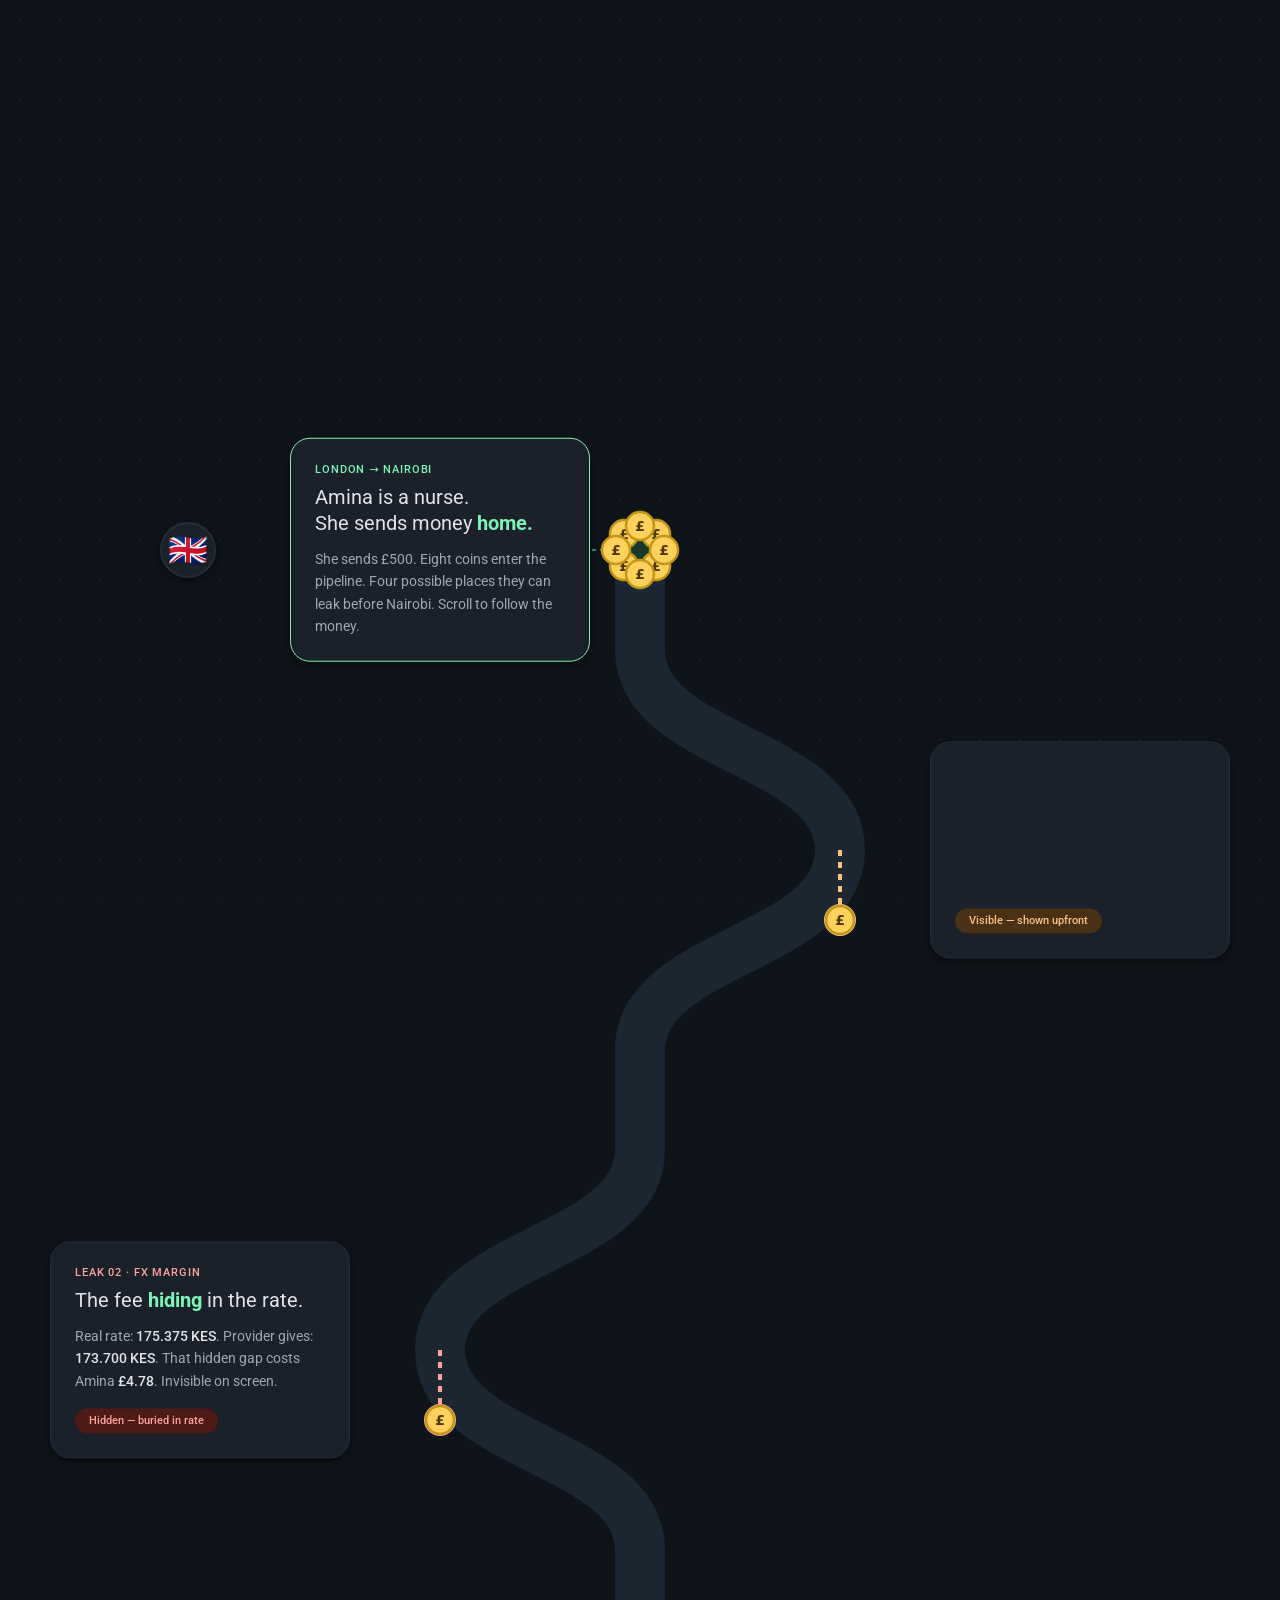
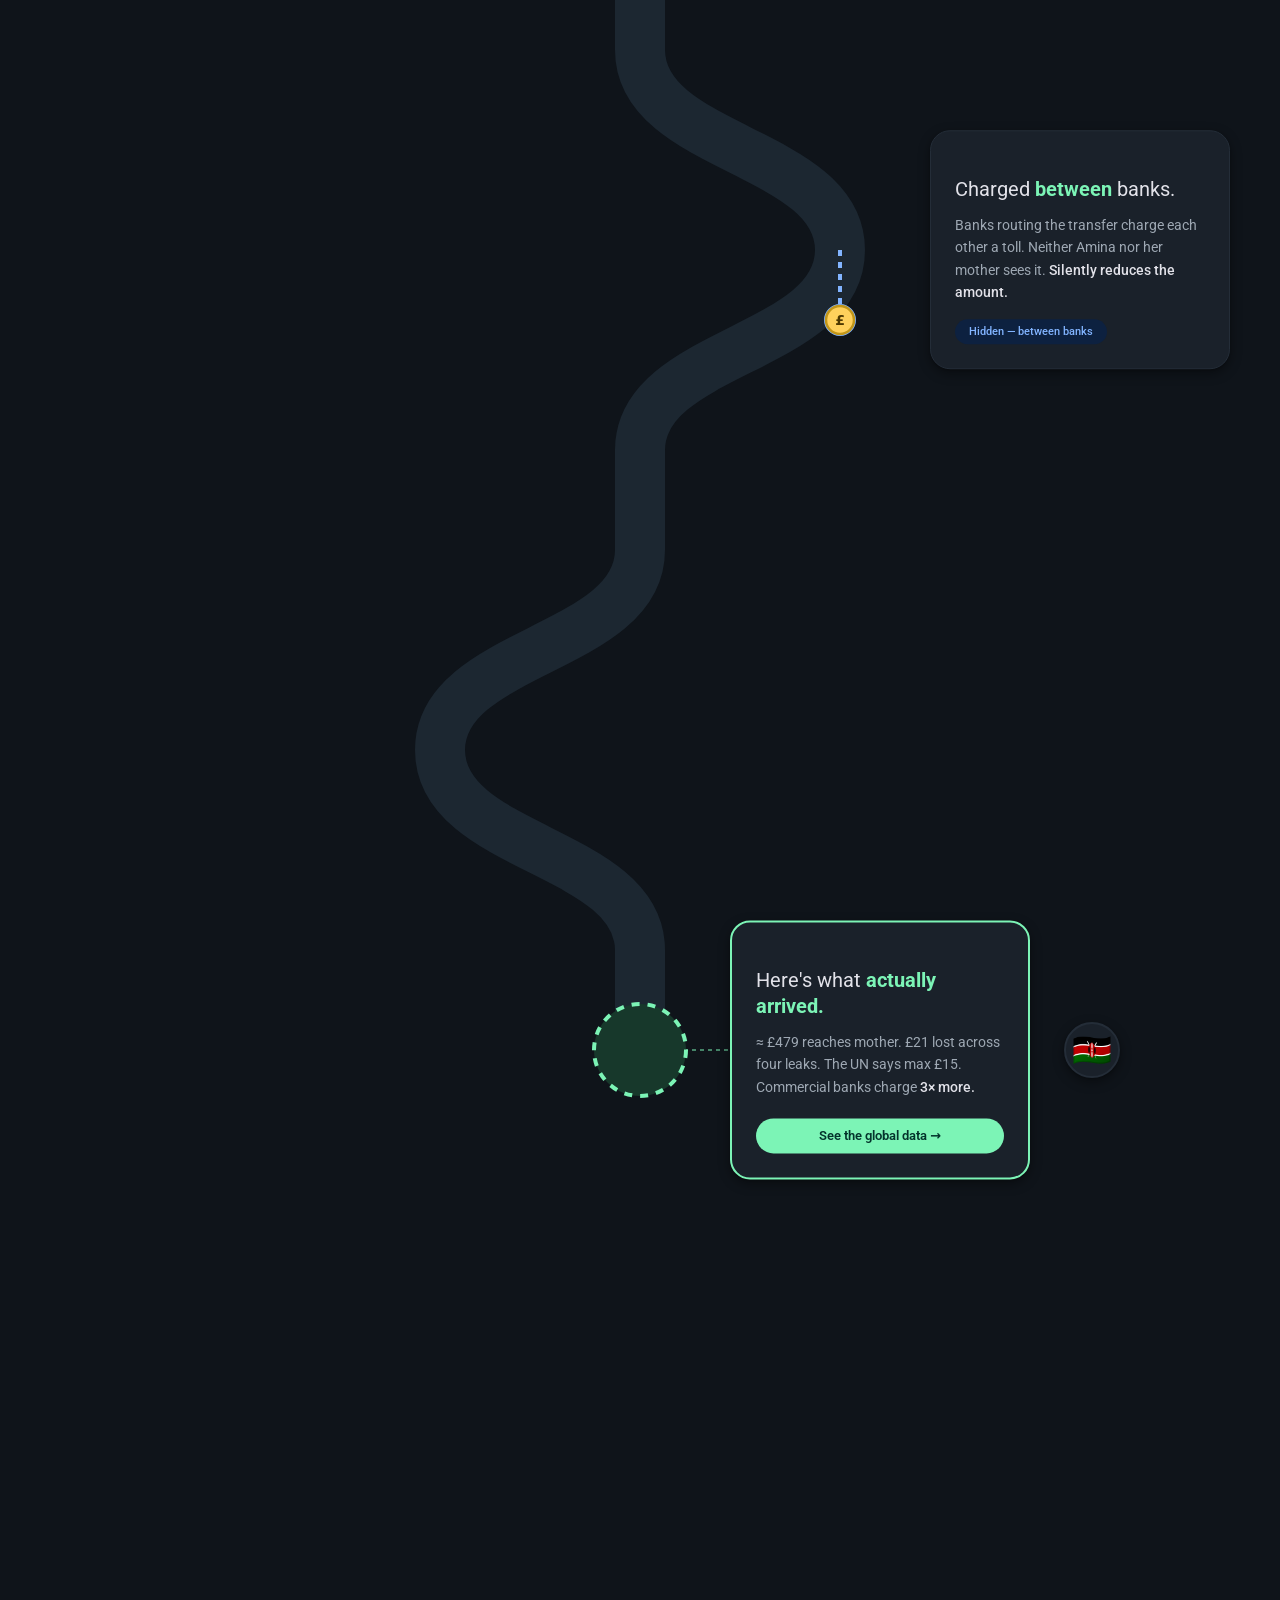
==== commit b98e88a4: "Revert "Added the code changes, colour" This reverts commit b7d875407182ae31a3f09aaf2e49196e4c827bfb" ====
--- a/concepts.html
+++ b/concepts.html
@@ -10,33 +10,30 @@
 
 <style>
   :root {
-    /* Material Design 3 Light Theme Colors */
-    --md-sys-color-background: #FFFFFF;
-    --md-sys-color-on-background: #191C1A;
-    --md-sys-color-surface: #FBFDF9;
-    --md-sys-color-surface-container: #F3F5F1;
-    --md-sys-color-surface-container-high: #E1E3DF;
-    
-    --md-sys-color-primary: #006C4A; /* Darker green for text/lines to ensure contrast */
-    --md-sys-color-primary-container: #8EF8C0;
-    --md-sys-color-primary-track: #E1E3DF;
-    
-    --md-sys-color-secondary: #4C6357;
-    --md-sys-color-on-surface-variant: #44474E;
-    
-    --md-sys-color-tertiary: #8A5100;
-    --md-sys-color-tertiary-container: #FFDCBE;
-    
-    --md-sys-color-error: #BA1A1A;
-    --md-sys-color-error-container: #FFDAD6;
+    --md-sys-color-background: #0F141A;
+    --md-sys-color-on-background: #E2E2E9;
+    --md-sys-color-surface: #161C24;
+    --md-sys-color-surface-container: #1A212A;
+    --md-sys-color-surface-container-high: #242D38;
+    
+    --md-sys-color-primary: #7CF4B6;
+    --md-sys-color-primary-container: #17382B;
+    --md-sys-color-primary-track: #1C2731;
+    
+    --md-sys-color-secondary: #A9B2BB;
+    --md-sys-color-on-surface-variant: #9EA8B3;
+    
+    --md-sys-color-tertiary: #FFC182;
+    --md-sys-color-tertiary-container: #4A3014;
+    
+    --md-sys-color-error: #FFA49D;
+    --md-sys-color-error-container: #4D1A18;
 
     --md-sys-color-coin: #FFD15C;
     --md-sys-color-coin-edge: #C29618;
     --md-sys-color-coin-text: #4D3800;
     
-    /* Softened elevation for light mode */
-    --md-sys-elevation-2: 0px 4px 8px rgba(0, 0, 0, 0.08), 0px 1px 3px rgba(0, 0, 0, 0.04);
-    
+    --md-sys-elevation-2: 0px 4px 12px rgba(0, 0, 0, 0.4), 0px 1px 3px rgba(0, 0, 0, 0.2);
     --md-sys-motion-standard: cubic-bezier(0.2, 0, 0, 1);
     --md-sys-motion-decelerate: cubic-bezier(0.05, 0.7, 0.1, 1);
     --md-sys-motion-bounce: cubic-bezier(0.34, 1.56, 0.64, 1);
@@ -55,9 +52,10 @@
   .grid-overlay {
     position: fixed; top: 0; left: 0; width: 100vw; height: 100vh;
     background-image: radial-gradient(var(--md-sys-color-surface-container-high) 1px, transparent 1px);
-    background-size: 40px 40px; opacity: 0.6; pointer-events: none; z-index: 0;
-  }
-
+    background-size: 40px 40px; opacity: 0.4; pointer-events: none; z-index: 0;
+  }
+
+  /* Extra bottom padding ensures user can scroll far enough to easily trigger the zoom out */
   .snake-environment {
     position: relative;
     width: 100%;
@@ -73,9 +71,10 @@
     max-width: 800px;
     aspect-ratio: 1 / 3; 
     transition: transform 1.4s var(--md-sys-motion-bounce);
-    transform-origin: center 92%;
-  }
-
+    transform-origin: center 92%; /* Scales around the destination vault */
+  }
+
+  /* Macro-Zoom Effect */
   .canvas.zoomed-out {
     transform: scale(0.38);
   }
@@ -98,6 +97,7 @@
   .payload-survivor { transition: transform 0.6s var(--md-sys-motion-bounce), opacity 0.4s ease; }
   #payload.deposited .payload-survivor { transform: translate(0px, 0px) scale(0) !important; opacity: 0; }
 
+  /* Giant Final Coin */
   .final-master-coin {
     opacity: 0; transform: scale(0.3); transform-origin: 400px 2200px;
     transition: opacity 0.3s ease, transform 0.8s var(--md-sys-motion-bounce);
@@ -115,6 +115,7 @@
   }
   .svg-drain.vis .desktop-connector, .final-master-coin.vis + .desktop-connector { opacity: 1; }
 
+  /* Cards */
   .beat { position: absolute; width: 0; height: 0; z-index: 3; transition: opacity 0.5s ease; }
   .card-wrapper { position: absolute; width: 300px; top: 50%; }
 
@@ -122,7 +123,7 @@
   .align-left { right: 90px; transform: translateY(-50%); }
 
   .beat-card {
-    background-color: var(--md-sys-color-surface);
+    background-color: var(--md-sys-color-surface-container);
     border-radius: 20px; padding: 24px;
     box-shadow: var(--md-sys-elevation-2);
     border: 1px solid var(--md-sys-color-surface-container-high);
@@ -131,6 +132,7 @@
   }
   .beat.vis .beat-card { opacity: 1; transform: scaleY(1) translateY(0); }
 
+  /* Zoom UI Adjustments */
   .canvas.zoomed-out .hide-on-zoom { opacity: 0; pointer-events: none; }
   .canvas.zoomed-out .final-card-wrapper { transform: scale(2.2) translate(-20px, 40px); transform-origin: left center; }
 
@@ -140,7 +142,8 @@
   .beat.vis .delay-2 { transition-delay: 0.25s; }
   .beat.vis .delay-3 { transition-delay: 0.4s; }
 
-  .md-label { font-size: 11px; font-weight: 600; letter-spacing: 0.08em; text-transform: uppercase; margin-bottom: 8px; display: block; }
+  /* Typography */
+  .md-label { font-size: 11px; font-weight: 500; letter-spacing: 0.08em; text-transform: uppercase; margin-bottom: 8px; display: block; }
   .md-headline { font-size: 20px; font-weight: 400; color: var(--md-sys-color-on-background); line-height: 1.3; margin-bottom: 12px; }
   .md-headline em { color: var(--md-sys-color-primary); font-style: normal; font-weight: 700; }
   .md-body { font-size: 14px; color: var(--md-sys-color-on-surface-variant); line-height: 1.6; }
@@ -153,7 +156,7 @@
   
   .btn-primary {
     display: inline-flex; align-items: center; justify-content: center;
-    background: var(--md-sys-color-primary); color: #FFFFFF; text-decoration: none;
+    background: var(--md-sys-color-primary); color: #04342C; text-decoration: none;
     font-size: 13px; font-weight: 600; padding: 10px 20px; border-radius: 30px;
     margin-top: 20px; width: 100%; transition: opacity 0.2s;
   }
@@ -161,11 +164,12 @@
 
   .chip-amber { background-color: var(--md-sys-color-tertiary-container); color: var(--md-sys-color-tertiary); }
   .chip-error { background-color: var(--md-sys-color-error-container); color: var(--md-sys-color-error); }
-  .chip-blue { background-color: #D3E3FD; color: #04306E; } 
-
+  .chip-blue { background-color: #0D2140; color: #82B4FF; } 
+
+  /* Flags clearly positioned outside the canvas loop */
   .geo-flag {
     position: absolute; font-size: 32px; z-index: 5;
-    background: var(--md-sys-color-surface);
+    background: var(--md-sys-color-surface-container);
     border-radius: 50%; width: 56px; height: 56px;
     display: flex; align-items: center; justify-content: center;
     box-shadow: var(--md-sys-elevation-2); border: 2px solid var(--md-sys-color-surface-container-high);
@@ -173,7 +177,7 @@
   .flag-start { top: 4.16%; left: -10%; transform: translateY(-50%); }
   .flag-end { top: 91.66%; right: -10%; transform: translateY(-50%); }
 
-  .m3-progress-container { position: fixed; top: 0; left: 0; width: 100%; height: 6px; background: var(--md-sys-color-surface-container-high); z-index: 100; }
+  .m3-progress-container { position: fixed; top: 0; left: 0; width: 100%; height: 6px; background: var(--md-sys-color-background); z-index: 100; }
   .m3-progress-bar { height: 100%; width: 0%; background: var(--md-sys-color-primary); }
 
   @media (max-width: 800px) {
@@ -209,7 +213,7 @@
           <path d="M 10 0 L 0 5 L 10 10 z" fill="var(--md-sys-color-error)" />
         </marker>
         <marker id="arrow-right-blue" viewBox="0 0 10 10" refX="10" refY="5" markerWidth="6" markerHeight="6" orient="auto">
-          <path d="M 0 0 L 10 5 L 0 10 z" fill="#04306E" />
+          <path d="M 0 0 L 10 5 L 0 10 z" fill="#82B4FF" />
         </marker>
         <marker id="arrow-right-primary" viewBox="0 0 10 10" refX="10" refY="5" markerWidth="6" markerHeight="6" orient="auto">
           <path d="M 0 0 L 10 5 L 0 10 z" fill="var(--md-sys-color-primary)" />
@@ -246,10 +250,10 @@
       </g>
 
       <g class="svg-drain" id="drain-3" style="transform-origin: 600px 1400px;">
-        <line x1="600" y1="1400" x2="600" y2="1470" stroke="#04306E" stroke-width="4" stroke-dasharray="6,6" />
-        <circle cx="600" cy="1470" r="14" fill="var(--md-sys-color-background)" stroke="#04306E" stroke-width="4"/>
+        <line x1="600" y1="1400" x2="600" y2="1470" stroke="#82B4FF" stroke-width="4" stroke-dasharray="6,6" />
+        <circle cx="600" cy="1470" r="14" fill="var(--md-sys-color-background)" stroke="#82B4FF" stroke-width="4"/>
         <g style="transform: translate(600px, 1400px);"><use href="#pound-coin" class="leaked-coin" id="leak-coin-3" /></g>
-        <line class="desktop-connector" x1="620" y1="1400" x2="680" y2="1400" stroke="#04306E" stroke-width="2" marker-end="url(#arrow-right-blue)" />
+        <line class="desktop-connector" x1="620" y1="1400" x2="680" y2="1400" stroke="#82B4FF" stroke-width="2" marker-end="url(#arrow-right-blue)" />
       </g>
 
       <g class="svg-drain" id="drain-4" style="transform-origin: 200px 1900px;">
@@ -318,7 +322,7 @@
     <div class="beat hide-on-zoom" style="left: 75%; top: 58.33%;" data-drain="drain-3" data-leak="3" data-trigger-x="600" data-trigger-y="1400">
       <div class="card-wrapper align-right">
         <div class="beat-card">
-          <span class="md-label reveal-item delay-1" style="color: #04306E">Leak 03 · Correspondent fee</span>
+          <span class="md-label reveal-item delay-1" style="color: #82B4FF">Leak 03 · Correspondent fee</span>
           <div class="md-headline reveal-item delay-2">Charged <em>between</em> banks.</div>
           <div class="md-body reveal-item delay-3">Banks routing the transfer charge each other a toll. Neither Amina nor her mother sees it. <strong>Silently reduces the amount.</strong></div>
           <div class="md-chip chip-blue reveal-item delay-3">Hidden — between banks</div>
@@ -378,6 +382,7 @@
     const rect = svgCanvas.getBoundingClientRect();
     const startTrigger = window.innerHeight / 2;
     
+    // Calculates how far the user has scrolled down the SVG Canvas
     let progress = (startTrigger - rect.top) / rect.height;
     if (progress < 0) progress = 0;
     if (progress > 1) progress = 1;
@@ -431,12 +436,21 @@
       }
     });
 
+    // --- THE MACRO ZOOM REVEAL LOGIC ---
+    // Triggered just before the final point
     if (tipPoint.y >= 2190 && !isDeposited) {
         isDeposited = true;
+        
+        // 1. Lock payload into vault
         payloadGroup.setAttribute('transform', `translate(400, 2200)`);
         payloadGroup.classList.add('deposited');
+        
+        // 2. Expand massive final coin
         finalMasterCoin.classList.add('vis');
+        
+        // 3. ZOOM OUT the entire canvas
         svgCanvas.classList.add('zoomed-out');
+        
     } else if (tipPoint.y < 2190 && isDeposited) {
         isDeposited = false;
         payloadGroup.classList.remove('deposited');
